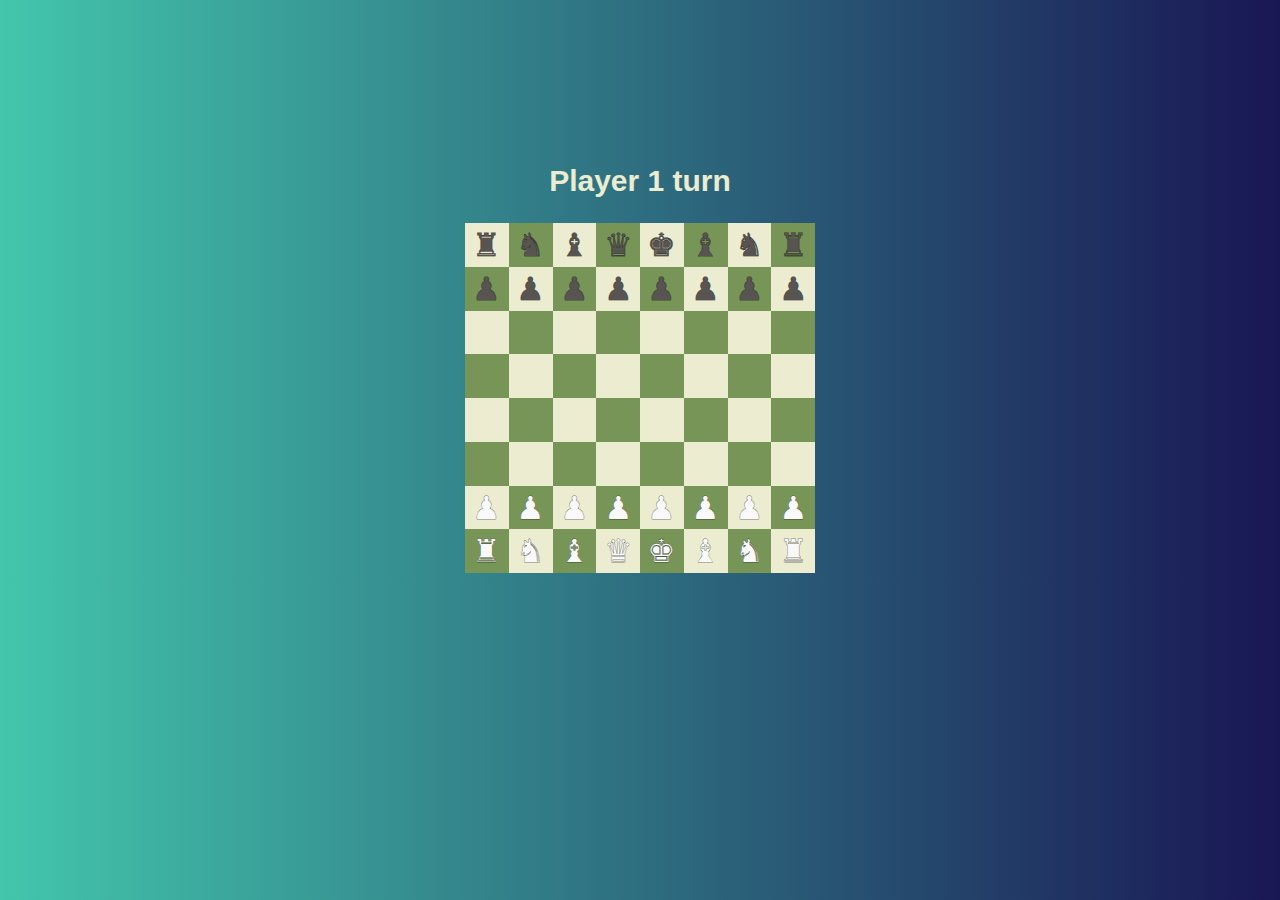
==== Chess/Chess.html @ 4c12e59e "update" ====
<!DOCTYPE html>
<html lang="en">
<head>
    <meta charset="UTF-8">
    <link rel="shortcut icon" type="x-icon" href="../docs/assets/icon.png">
    <meta http-equiv="X-UA-Compatible" content="IE=edge">
    <meta name="viewport" content="width=device-width, initial-scale=1.0">
    <link rel="stylesheet" href="Chess.css"/>
    <title>Chess</title>
    <script type="module">
      import { Chess } from './Chess.js';
      const game = new Chess();
    </script>
</head>
<body>
  <script type="module" src="./Chess.js"></script>
  <script type="module" src="../GameEngine.js"></script>
</body>
</html>
---- Chess/Chess.css ----
body{
    background: linear-gradient(to right, #43c6ac, #191654);
}

.container {
    width: 100%;
    height: 100%;
    margin-top: 13%;
}
.board {
    display: grid;
    grid-template-columns: repeat(8, 1fr);
    grid-template-rows: repeat(8, 1fr);
    width: 350px;
    height: 350px;
    margin: auto;
}

.cell {
    box-sizing: border-box;
    display: flex;
    align-items: center;
    justify-content: center;
    font-size: 200%;
}
.player{
    text-align: center;
    font-family: sans-serif;
    font-weight: 600;
    font-size: 30px;
    font-family: Cursive, Sans-serif;
}
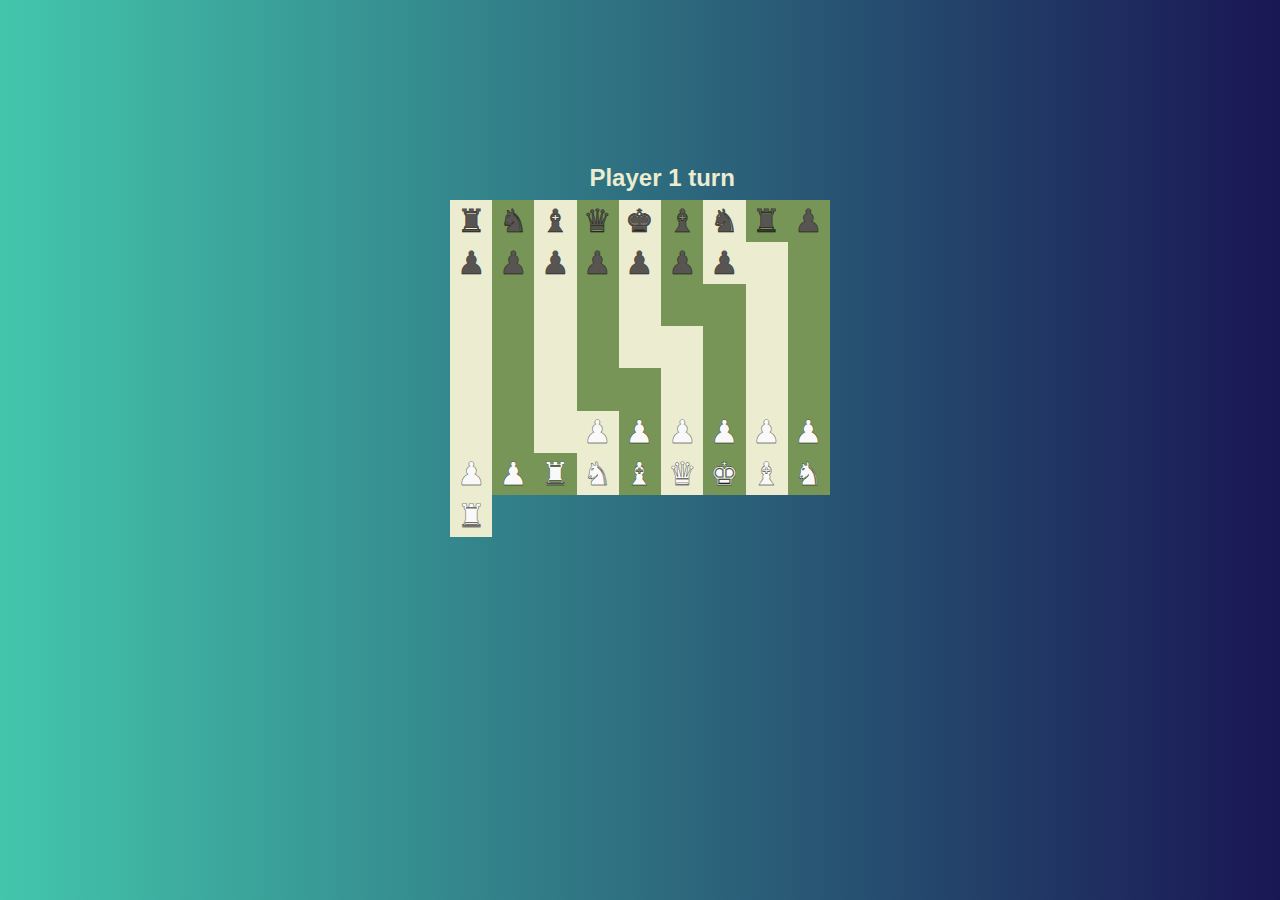
==== commit 30cb6e10: "update" ====
--- a/Chess/Chess.html
+++ b/Chess/Chess.html
@@ -13,6 +13,7 @@
     </script>
 </head>
 <body>
+  <div class="light-blocker" id = "light-blocker"></div>
   <script type="module" src="./Chess.js"></script>
   <script type="module" src="../GameEngine.js"></script>
 </body>
--- a/Chess/Chess.css
+++ b/Chess/Chess.css
@@ -1,5 +1,15 @@
 body{
     background: linear-gradient(to right, #43c6ac, #191654);
+}
+
+.light-blocker {
+    position: absolute;
+    width: 100%;
+    height: 100%;
+    background-color: #000000;
+    opacity: 0.7;
+    top: 0;
+    right: 0;
 }
 
 .container {
@@ -9,11 +19,12 @@
 }
 .board {
     display: grid;
-    grid-template-columns: repeat(8, 1fr);
-    grid-template-rows: repeat(8, 1fr);
-    width: 350px;
-    height: 350px;
+    grid-template-columns: repeat(9, 1fr);
+    grid-template-rows: repeat(9, 1fr);
+    width: 380px;
+    height: 380px;
     margin: auto;
+    margin-top: -1%;
 }
 
 .cell {
@@ -26,7 +37,19 @@
 .player{
     text-align: center;
     font-family: sans-serif;
-    font-weight: 600;
-    font-size: 30px;
+    font-family: Cursive, Sans-serif;
+    margin-left: 3.5%;
+}
+.r {
+    display: flex;
+    align-items: center;
+    justify-content: center;
+    font-family: Cursive, Sans-serif;
+}
+
+.c {
+    display: flex;
+    align-items: center;
+    justify-content: center;
     font-family: Cursive, Sans-serif;
 }